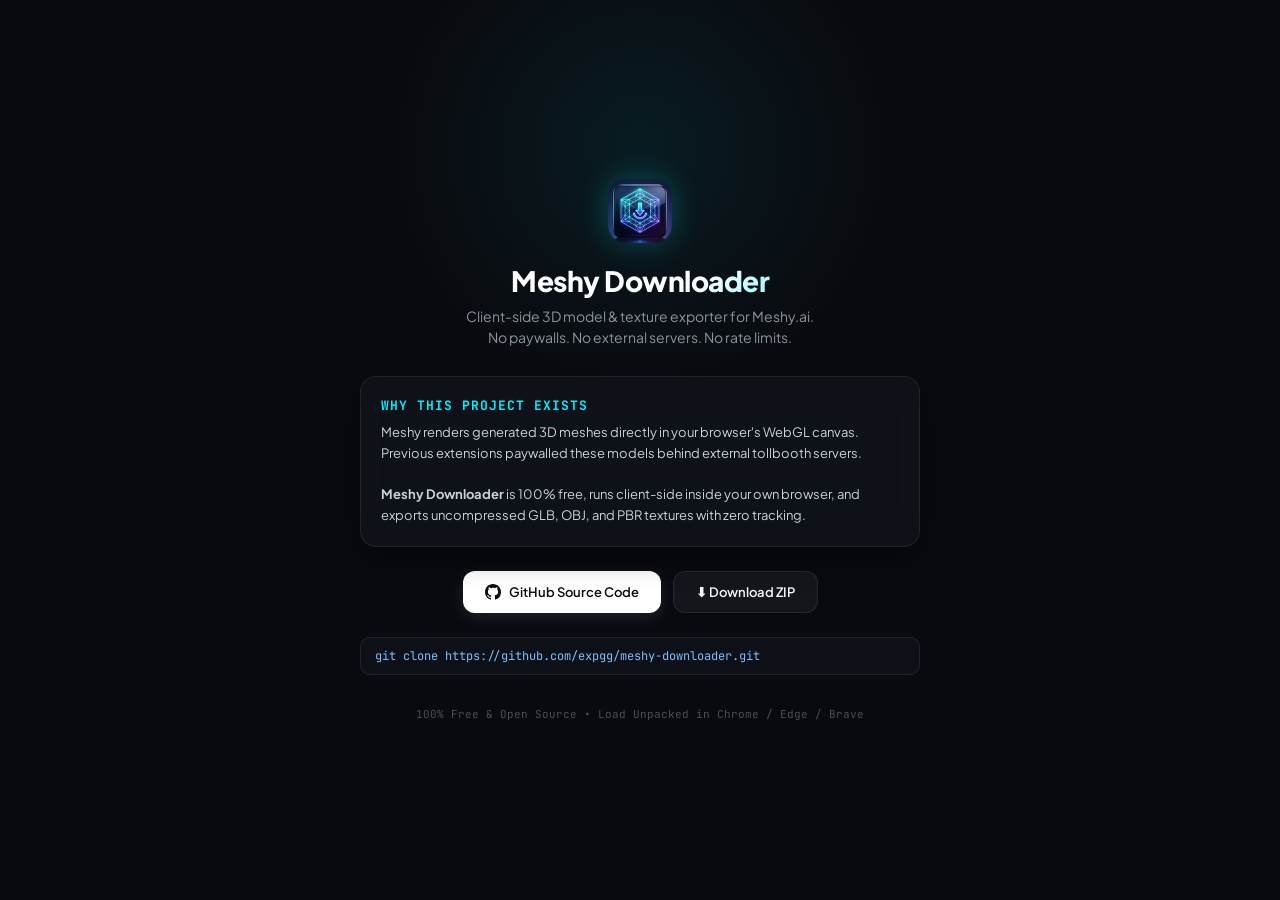
==== index.html @ e3676a1e "fix: texture prioritization, flexible task endpoints, clean background service worker, and minimal l" ====
<!DOCTYPE html>
<html lang="en">
<head>
  <meta charset="UTF-8">
  <meta name="viewport" content="width=device-width, initial-scale=1.0">
  <title>Meshy Downloader — Free 3D Model Exporter</title>
  <link rel="icon" type="image/png" href="icon32.plasmo.76b92899.png">
  <link rel="preconnect" href="https://fonts.googleapis.com">
  <link rel="preconnect" href="https://fonts.gstatic.com" crossorigin>
  <link href="https://fonts.googleapis.com/css2?family=JetBrains+Mono:wght@400;500;700&family=Plus+Jakarta+Sans:wght@400;600;800&display=swap" rel="stylesheet">
  <style>
    :root {
      --bg: #090a0f;
      --card-bg: rgba(18, 20, 29, 0.7);
      --border: rgba(255, 255, 255, 0.08);
      --text-main: #f3f4f6;
      --text-muted: #8b949e;
      --accent-cyan: #00f0ff;
      --accent-indigo: #6366f1;
    }

    * {
      box-sizing: border-box;
      margin: 0;
      padding: 0;
    }

    body {
      background-color: var(--bg);
      color: var(--text-main);
      font-family: 'Plus Jakarta Sans', -apple-system, BlinkMacSystemFont, sans-serif;
      min-height: 100vh;
      display: flex;
      flex-direction: column;
      justify-content: center;
      align-items: center;
      padding: 24px;
      overflow-x: hidden;
      position: relative;
    }

    /* Ambient background glows */
    body::before {
      content: "";
      position: absolute;
      width: 500px;
      height: 500px;
      background: radial-gradient(circle, rgba(0, 240, 255, 0.08) 0%, transparent 70%);
      top: -100px;
      left: 50%;
      transform: translateX(-50%);
      pointer-events: none;
      z-index: 0;
    }

    .container {
      max-width: 560px;
      width: 100%;
      position: relative;
      z-index: 1;
      text-align: center;
    }

    .logo-badge {
      width: 64px;
      height: 64px;
      border-radius: 18px;
      margin: 0 auto 20px;
      display: block;
      box-shadow: 0 0 30px rgba(0, 240, 255, 0.25);
    }

    h1 {
      font-size: 28px;
      font-weight: 800;
      letter-spacing: -0.5px;
      margin-bottom: 8px;
      background: linear-gradient(135deg, #ffffff 60%, var(--accent-cyan) 100%);
      -webkit-background-clip: text;
      -webkit-text-fill-color: transparent;
    }

    .tagline {
      font-size: 14px;
      color: var(--text-muted);
      line-height: 1.5;
      margin-bottom: 28px;
    }

    .manifesto-card {
      background: var(--card-bg);
      border: 1px solid var(--border);
      border-radius: 16px;
      padding: 20px;
      text-align: left;
      margin-bottom: 24px;
      backdrop-filter: blur(16px);
      box-shadow: 0 10px 30px rgba(0, 0, 0, 0.4);
    }

    .manifesto-card h2 {
      font-size: 13px;
      text-transform: uppercase;
      letter-spacing: 1px;
      color: var(--accent-cyan);
      margin-bottom: 8px;
      font-family: 'JetBrains Mono', monospace;
    }

    .manifesto-card p {
      font-size: 13px;
      color: #c9d1d9;
      line-height: 1.6;
    }

    .actions {
      display: flex;
      gap: 12px;
      justify-content: center;
      margin-bottom: 24px;
      flex-wrap: wrap;
    }

    .btn {
      display: inline-flex;
      align-items: center;
      gap: 8px;
      padding: 12px 22px;
      font-size: 13px;
      font-weight: 600;
      border-radius: 12px;
      text-decoration: none;
      transition: all 0.2s ease;
      cursor: pointer;
    }

    .btn-primary {
      background: #ffffff;
      color: #0b0c10;
      box-shadow: 0 4px 16px rgba(255, 255, 255, 0.1);
    }

    .btn-primary:hover {
      background: var(--accent-cyan);
      color: #0b0c10;
      box-shadow: 0 0 20px rgba(0, 240, 255, 0.4);
      transform: translateY(-1px);
    }

    .btn-secondary {
      background: rgba(255, 255, 255, 0.05);
      border: 1px solid var(--border);
      color: var(--text-main);
    }

    .btn-secondary:hover {
      background: rgba(255, 255, 255, 0.1);
      border-color: rgba(255, 255, 255, 0.2);
      transform: translateY(-1px);
    }

    .code-box {
      background: #0d1117;
      border: 1px solid var(--border);
      border-radius: 10px;
      padding: 10px 14px;
      font-family: 'JetBrains Mono', monospace;
      font-size: 12px;
      color: #79c0ff;
      display: flex;
      justify-content: space-between;
      align-items: center;
      text-align: left;
      user-select: all;
    }

    footer {
      margin-top: 32px;
      font-size: 11px;
      color: #484f58;
      font-family: 'JetBrains Mono', monospace;
    }
  </style>
</head>
<body>

  <div class="container">
    <img src="icon128.plasmo.3c1ed2d2.png" alt="Meshy Downloader" class="logo-badge">

    <h1>Meshy Downloader</h1>
    <p class="tagline">Client-side 3D model & texture exporter for Meshy.ai.<br>No paywalls. No external servers. No rate limits.</p>

    <div class="manifesto-card">
      <h2>Why this project exists</h2>
      <p>
        Meshy renders generated 3D meshes directly in your browser's WebGL canvas. Previous extensions paywalled these models behind external tollbooth servers.
        <br><br>
        <strong>Meshy Downloader</strong> is 100% free, runs client-side inside your own browser, and exports uncompressed GLB, OBJ, and PBR textures with zero tracking.
      </p>
    </div>

    <div class="actions">
      <a href="https://github.com/expgg/meshy-downloader" class="btn btn-primary" target="_blank" rel="noopener">
        <svg width="16" height="16" fill="currentColor" viewBox="0 0 24 24"><path d="M12 0C5.37 0 0 5.37 0 12c0 5.31 3.435 9.795 8.205 11.385.6.105.825-.255.825-.57 0-.285-.015-1.23-.015-2.235-3.015.555-3.795-.735-4.035-1.41-.135-.345-.72-1.41-1.23-1.695-.42-.225-1.02-.78-.015-.795.945-.015 1.62.87 1.845 1.23 1.08 1.815 2.805 1.305 3.495.99.105-.78.42-1.305.765-1.605-2.67-.3-5.46-1.335-5.46-5.925 0-1.305.465-2.385 1.23-3.225-.12-.3-.54-1.53.12-3.18 0 0 1.005-.315 3.3 1.23.96-.27 1.98-.405 3-.405s2.04.135 3 .405c2.295-1.56 3.3-1.23 3.3-1.23.66 1.65.24 2.88.12 3.18.765.84 1.23 1.905 1.23 3.225 0 4.605-2.805 5.625-5.475 5.925.435.375.81 1.095.81 2.22 0 1.605-.015 2.895-.015 3.3 0 .315.225.69.825.57A12.02 12.02 0 0024 12c0-6.63-5.37-12-12-12z"/></svg>
        GitHub Source Code
      </a>
      <a href="https://github.com/expgg/meshy-downloader/archive/refs/heads/main.zip" class="btn btn-secondary">
        ⬇ Download ZIP
      </a>
    </div>

    <div class="code-box">
      <span>git clone https://github.com/expgg/meshy-downloader.git</span>
    </div>

    <footer>
      100% Free & Open Source • Load Unpacked in Chrome / Edge / Brave
    </footer>
  </div>

</body>
</html>
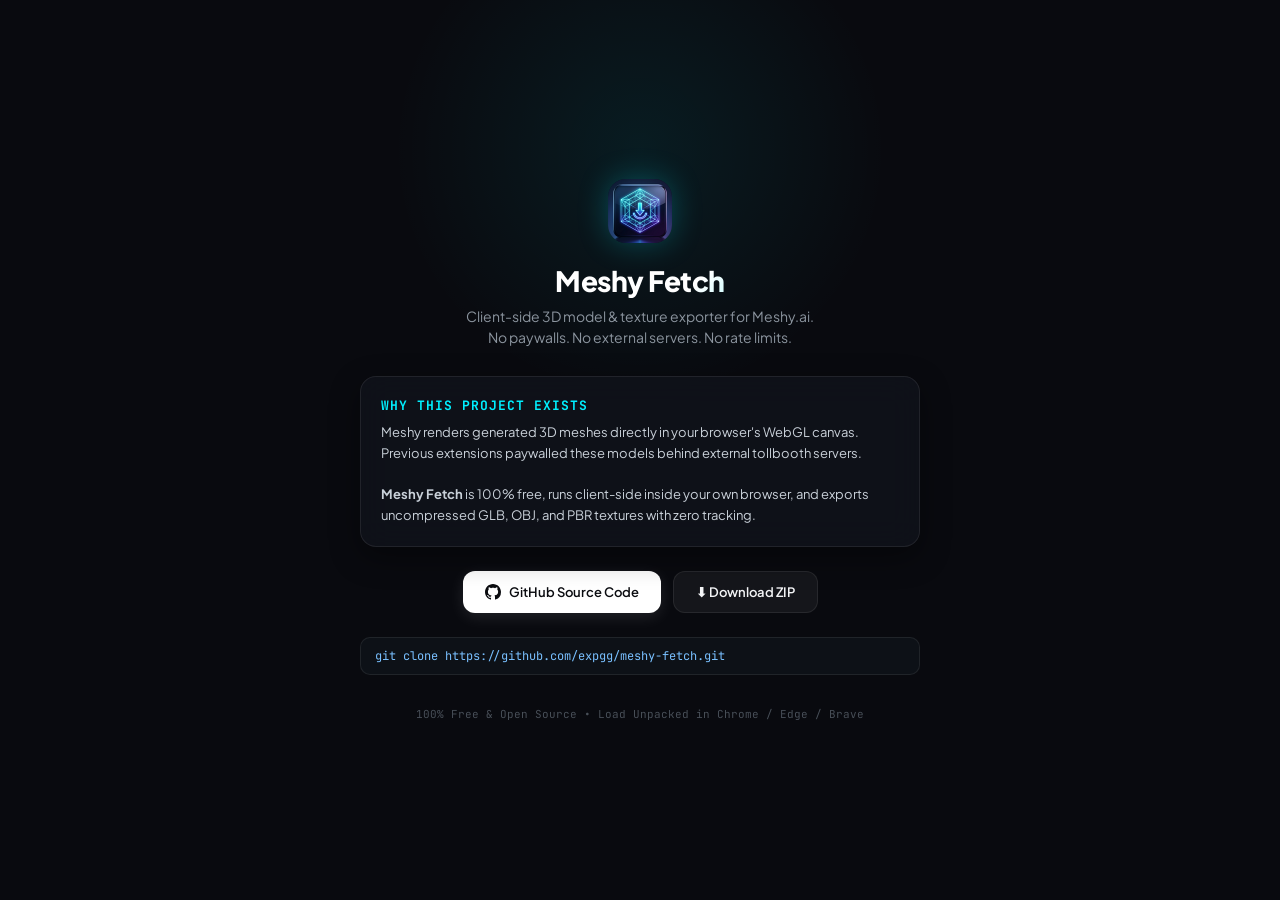
==== commit 8f0a185b: "feat: replace theme toggle with direct live refresh button, fix texture sync with direct v2 task pol" ====
--- a/index.html
+++ b/index.html
@@ -3,8 +3,8 @@
 <head>
   <meta charset="UTF-8">
   <meta name="viewport" content="width=device-width, initial-scale=1.0">
-  <title>Meshy Downloader — Free 3D Model Exporter</title>
-  <link rel="icon" type="image/png" href="icon32.plasmo.76b92899.png">
+  <title>Meshy Fetch — Free 3D Model Exporter</title>
+  <link rel="icon" type="image/png" href="assets/icons/icon32.png">
   <link rel="preconnect" href="https://fonts.googleapis.com">
   <link rel="preconnect" href="https://fonts.gstatic.com" crossorigin>
   <link href="https://fonts.googleapis.com/css2?family=JetBrains+Mono:wght@400;500;700&family=Plus+Jakarta+Sans:wght@400;600;800&display=swap" rel="stylesheet">
@@ -185,9 +185,9 @@
 <body>
 
   <div class="container">
-    <img src="icon128.plasmo.3c1ed2d2.png" alt="Meshy Downloader" class="logo-badge">
-
-    <h1>Meshy Downloader</h1>
+    <img src="assets/icons/icon128.png" alt="Meshy Fetch" class="logo-badge">
+
+    <h1>Meshy Fetch</h1>
     <p class="tagline">Client-side 3D model & texture exporter for Meshy.ai.<br>No paywalls. No external servers. No rate limits.</p>
 
     <div class="manifesto-card">
@@ -195,22 +195,22 @@
       <p>
         Meshy renders generated 3D meshes directly in your browser's WebGL canvas. Previous extensions paywalled these models behind external tollbooth servers.
         <br><br>
-        <strong>Meshy Downloader</strong> is 100% free, runs client-side inside your own browser, and exports uncompressed GLB, OBJ, and PBR textures with zero tracking.
+        <strong>Meshy Fetch</strong> is 100% free, runs client-side inside your own browser, and exports uncompressed GLB, OBJ, and PBR textures with zero tracking.
       </p>
     </div>
 
     <div class="actions">
-      <a href="https://github.com/expgg/meshy-downloader" class="btn btn-primary" target="_blank" rel="noopener">
+      <a href="https://github.com/expgg/meshy-fetch" class="btn btn-primary" target="_blank" rel="noopener">
         <svg width="16" height="16" fill="currentColor" viewBox="0 0 24 24"><path d="M12 0C5.37 0 0 5.37 0 12c0 5.31 3.435 9.795 8.205 11.385.6.105.825-.255.825-.57 0-.285-.015-1.23-.015-2.235-3.015.555-3.795-.735-4.035-1.41-.135-.345-.72-1.41-1.23-1.695-.42-.225-1.02-.78-.015-.795.945-.015 1.62.87 1.845 1.23 1.08 1.815 2.805 1.305 3.495.99.105-.78.42-1.305.765-1.605-2.67-.3-5.46-1.335-5.46-5.925 0-1.305.465-2.385 1.23-3.225-.12-.3-.54-1.53.12-3.18 0 0 1.005-.315 3.3 1.23.96-.27 1.98-.405 3-.405s2.04.135 3 .405c2.295-1.56 3.3-1.23 3.3-1.23.66 1.65.24 2.88.12 3.18.765.84 1.23 1.905 1.23 3.225 0 4.605-2.805 5.625-5.475 5.925.435.375.81 1.095.81 2.22 0 1.605-.015 2.895-.015 3.3 0 .315.225.69.825.57A12.02 12.02 0 0024 12c0-6.63-5.37-12-12-12z"/></svg>
         GitHub Source Code
       </a>
-      <a href="https://github.com/expgg/meshy-downloader/archive/refs/heads/main.zip" class="btn btn-secondary">
+      <a href="https://github.com/expgg/meshy-fetch/archive/refs/heads/main.zip" class="btn btn-secondary">
         ⬇ Download ZIP
       </a>
     </div>
 
     <div class="code-box">
-      <span>git clone https://github.com/expgg/meshy-downloader.git</span>
+      <span>git clone https://github.com/expgg/meshy-fetch.git</span>
     </div>
 
     <footer>
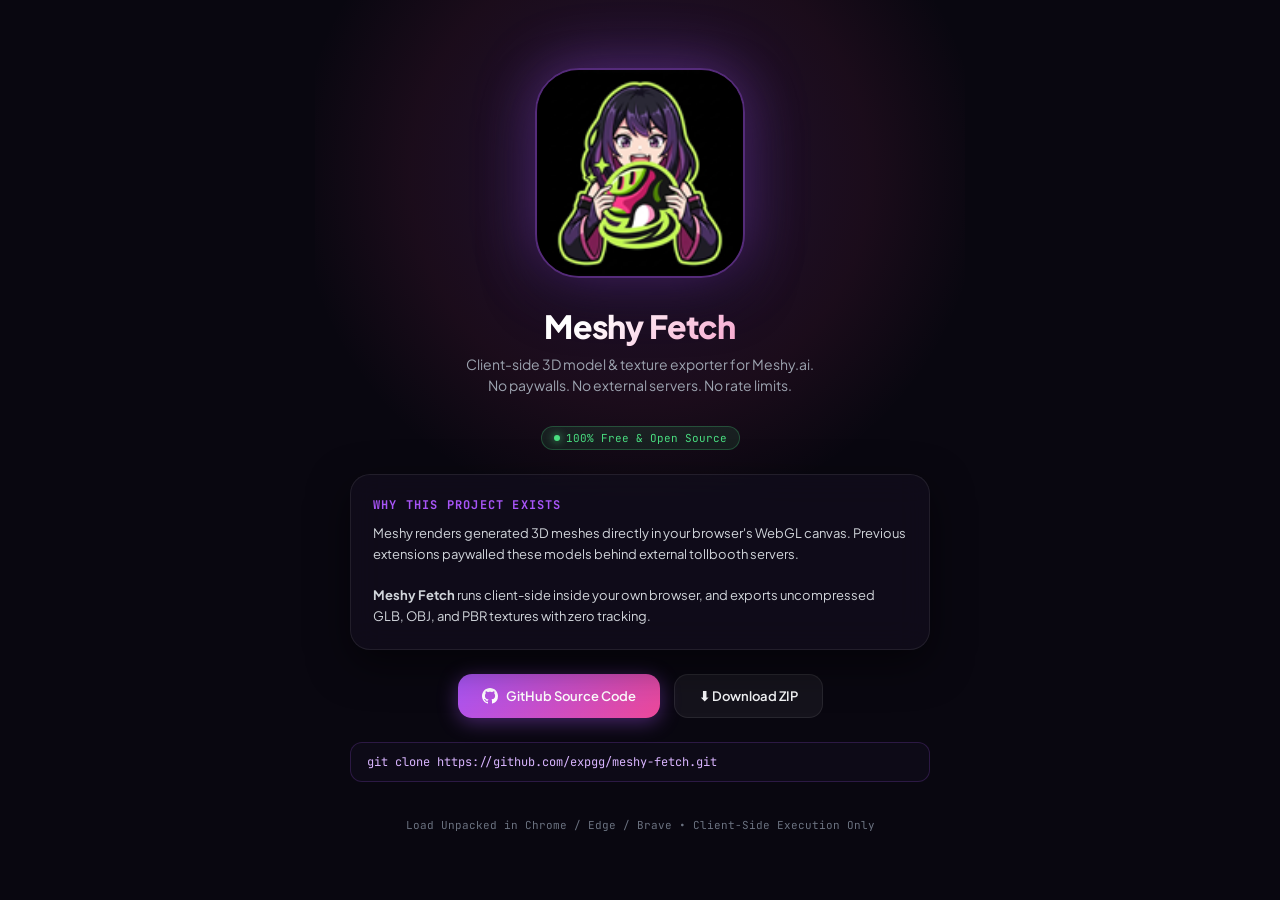
==== commit e942b876: "feat: apply new anime girl logo, purple/pink/black/light-green aesthetic, larger logo on web, popup " ====
--- a/index.html
+++ b/index.html
@@ -10,13 +10,14 @@
   <link href="https://fonts.googleapis.com/css2?family=JetBrains+Mono:wght@400;500;700&family=Plus+Jakarta+Sans:wght@400;600;800&display=swap" rel="stylesheet">
   <style>
     :root {
-      --bg: #090a0f;
-      --card-bg: rgba(18, 20, 29, 0.7);
+      --bg: #090710;
+      --card-bg: rgba(18, 14, 29, 0.75);
       --border: rgba(255, 255, 255, 0.08);
       --text-main: #f3f4f6;
-      --text-muted: #8b949e;
-      --accent-cyan: #00f0ff;
-      --accent-indigo: #6366f1;
+      --text-muted: #9ca3af;
+      --accent-purple: #a855f7;
+      --accent-pink: #ec4899;
+      --accent-green: #4ade80;
     }
 
     * {
@@ -34,7 +35,7 @@
       flex-direction: column;
       justify-content: center;
       align-items: center;
-      padding: 24px;
+      padding: 32px 24px;
       overflow-x: hidden;
       position: relative;
     }
@@ -43,10 +44,10 @@
     body::before {
       content: "";
       position: absolute;
-      width: 500px;
-      height: 500px;
-      background: radial-gradient(circle, rgba(0, 240, 255, 0.08) 0%, transparent 70%);
-      top: -100px;
+      width: 650px;
+      height: 650px;
+      background: radial-gradient(circle, rgba(168, 85, 247, 0.15) 0%, rgba(236, 72, 153, 0.08) 50%, transparent 75%);
+      top: -150px;
       left: 50%;
       transform: translateX(-50%);
       pointer-events: none;
@@ -54,28 +55,37 @@
     }
 
     .container {
-      max-width: 560px;
+      max-width: 580px;
       width: 100%;
       position: relative;
       z-index: 1;
       text-align: center;
     }
 
+    /* WAY bigger logo */
     .logo-badge {
-      width: 64px;
-      height: 64px;
-      border-radius: 18px;
-      margin: 0 auto 20px;
+      width: 210px;
+      height: 210px;
+      border-radius: 44px;
+      margin: 0 auto 28px;
       display: block;
-      box-shadow: 0 0 30px rgba(0, 240, 255, 0.25);
+      box-shadow: 0 0 60px rgba(168, 85, 247, 0.45), 0 20px 50px rgba(0, 0, 0, 0.8);
+      border: 2px solid rgba(168, 85, 247, 0.4);
+      transition: transform 0.3s ease, box-shadow 0.3s ease;
+    }
+
+    .logo-badge:hover {
+      transform: scale(1.04);
+      box-shadow: 0 0 80px rgba(236, 72, 153, 0.55), 0 24px 60px rgba(0, 0, 0, 0.9);
+      border-color: var(--accent-pink);
     }
 
     h1 {
-      font-size: 28px;
+      font-size: 32px;
       font-weight: 800;
-      letter-spacing: -0.5px;
+      letter-spacing: -0.8px;
       margin-bottom: 8px;
-      background: linear-gradient(135deg, #ffffff 60%, var(--accent-cyan) 100%);
+      background: linear-gradient(135deg, #ffffff 40%, var(--accent-pink) 100%);
       -webkit-background-clip: text;
       -webkit-text-fill-color: transparent;
     }
@@ -87,35 +97,57 @@
       margin-bottom: 28px;
     }
 
+    .status-badge {
+      display: inline-flex;
+      align-items: center;
+      gap: 6px;
+      padding: 4px 12px;
+      font-size: 11px;
+      font-family: 'JetBrains Mono', monospace;
+      color: var(--accent-green);
+      background: rgba(74, 222, 128, 0.1);
+      border: 1px solid rgba(74, 222, 128, 0.25);
+      border-radius: 999px;
+      margin-bottom: 24px;
+    }
+
+    .status-dot {
+      width: 6px;
+      height: 6px;
+      border-radius: 50%;
+      background: var(--accent-green);
+      box-shadow: 0 0 8px var(--accent-green);
+    }
+
     .manifesto-card {
       background: var(--card-bg);
       border: 1px solid var(--border);
-      border-radius: 16px;
-      padding: 20px;
+      border-radius: 20px;
+      padding: 22px;
       text-align: left;
       margin-bottom: 24px;
       backdrop-filter: blur(16px);
-      box-shadow: 0 10px 30px rgba(0, 0, 0, 0.4);
+      box-shadow: 0 14px 40px rgba(0, 0, 0, 0.5);
     }
 
     .manifesto-card h2 {
-      font-size: 13px;
+      font-size: 12px;
       text-transform: uppercase;
-      letter-spacing: 1px;
-      color: var(--accent-cyan);
-      margin-bottom: 8px;
+      letter-spacing: 1.2px;
+      color: var(--accent-purple);
+      margin-bottom: 10px;
       font-family: 'JetBrains Mono', monospace;
     }
 
     .manifesto-card p {
       font-size: 13px;
-      color: #c9d1d9;
+      color: #d1d5db;
       line-height: 1.6;
     }
 
     .actions {
       display: flex;
-      gap: 12px;
+      gap: 14px;
       justify-content: center;
       margin-bottom: 24px;
       flex-wrap: wrap;
@@ -125,26 +157,24 @@
       display: inline-flex;
       align-items: center;
       gap: 8px;
-      padding: 12px 22px;
+      padding: 13px 24px;
       font-size: 13px;
       font-weight: 600;
-      border-radius: 12px;
+      border-radius: 14px;
       text-decoration: none;
       transition: all 0.2s ease;
       cursor: pointer;
     }
 
     .btn-primary {
-      background: #ffffff;
-      color: #0b0c10;
-      box-shadow: 0 4px 16px rgba(255, 255, 255, 0.1);
+      background: linear-gradient(135deg, var(--accent-purple) 0%, var(--accent-pink) 100%);
+      color: #ffffff;
+      box-shadow: 0 4px 20px rgba(168, 85, 247, 0.4);
     }
 
     .btn-primary:hover {
-      background: var(--accent-cyan);
-      color: #0b0c10;
-      box-shadow: 0 0 20px rgba(0, 240, 255, 0.4);
-      transform: translateY(-1px);
+      box-shadow: 0 0 28px rgba(236, 72, 153, 0.6);
+      transform: translateY(-2px);
     }
 
     .btn-secondary {
@@ -156,17 +186,17 @@
     .btn-secondary:hover {
       background: rgba(255, 255, 255, 0.1);
       border-color: rgba(255, 255, 255, 0.2);
-      transform: translateY(-1px);
+      transform: translateY(-2px);
     }
 
     .code-box {
-      background: #0d1117;
-      border: 1px solid var(--border);
-      border-radius: 10px;
-      padding: 10px 14px;
+      background: #0d0a17;
+      border: 1px solid rgba(168, 85, 247, 0.2);
+      border-radius: 12px;
+      padding: 11px 16px;
       font-family: 'JetBrains Mono', monospace;
       font-size: 12px;
-      color: #79c0ff;
+      color: #d8b4fe;
       display: flex;
       justify-content: space-between;
       align-items: center;
@@ -175,9 +205,9 @@
     }
 
     footer {
-      margin-top: 32px;
+      margin-top: 36px;
       font-size: 11px;
-      color: #484f58;
+      color: #6b7280;
       font-family: 'JetBrains Mono', monospace;
     }
   </style>
@@ -185,17 +215,22 @@
 <body>
 
   <div class="container">
-    <img src="assets/icons/icon128.png" alt="Meshy Fetch" class="logo-badge">
+    <img src="assets/icons/icon128.png" alt="Meshy Fetch Logo" class="logo-badge">
 
     <h1>Meshy Fetch</h1>
     <p class="tagline">Client-side 3D model & texture exporter for Meshy.ai.<br>No paywalls. No external servers. No rate limits.</p>
+
+    <div class="status-badge">
+      <span class="status-dot"></span>
+      <span>100% Free & Open Source</span>
+    </div>
 
     <div class="manifesto-card">
       <h2>Why this project exists</h2>
       <p>
         Meshy renders generated 3D meshes directly in your browser's WebGL canvas. Previous extensions paywalled these models behind external tollbooth servers.
         <br><br>
-        <strong>Meshy Fetch</strong> is 100% free, runs client-side inside your own browser, and exports uncompressed GLB, OBJ, and PBR textures with zero tracking.
+        <strong>Meshy Fetch</strong> runs client-side inside your own browser, and exports uncompressed GLB, OBJ, and PBR textures with zero tracking.
       </p>
     </div>
 
@@ -214,7 +249,7 @@
     </div>
 
     <footer>
-      100% Free & Open Source • Load Unpacked in Chrome / Edge / Brave
+      Load Unpacked in Chrome / Edge / Brave • Client-Side Execution Only
     </footer>
   </div>
 
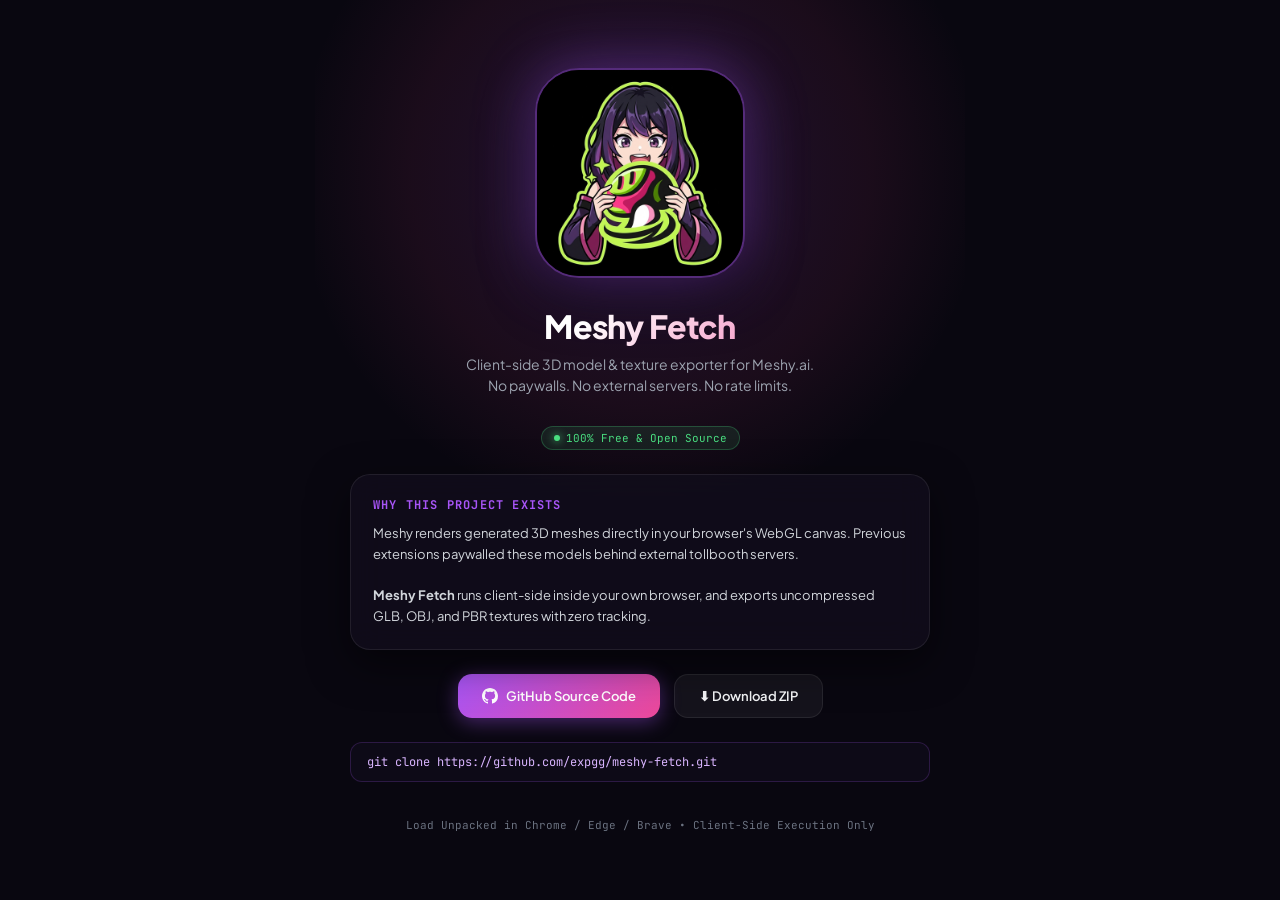
==== commit d5a7066a: "feat: enlarge header branding, show prominent central logo in starting menu, hide clutter steps, and" ====
--- a/index.html
+++ b/index.html
@@ -215,7 +215,7 @@
 <body>
 
   <div class="container">
-    <img src="assets/icons/icon128.png" alt="Meshy Fetch Logo" class="logo-badge">
+    <img src="assets/logo.png" alt="Meshy Fetch Logo" class="logo-badge">
 
     <h1>Meshy Fetch</h1>
     <p class="tagline">Client-side 3D model & texture exporter for Meshy.ai.<br>No paywalls. No external servers. No rate limits.</p>
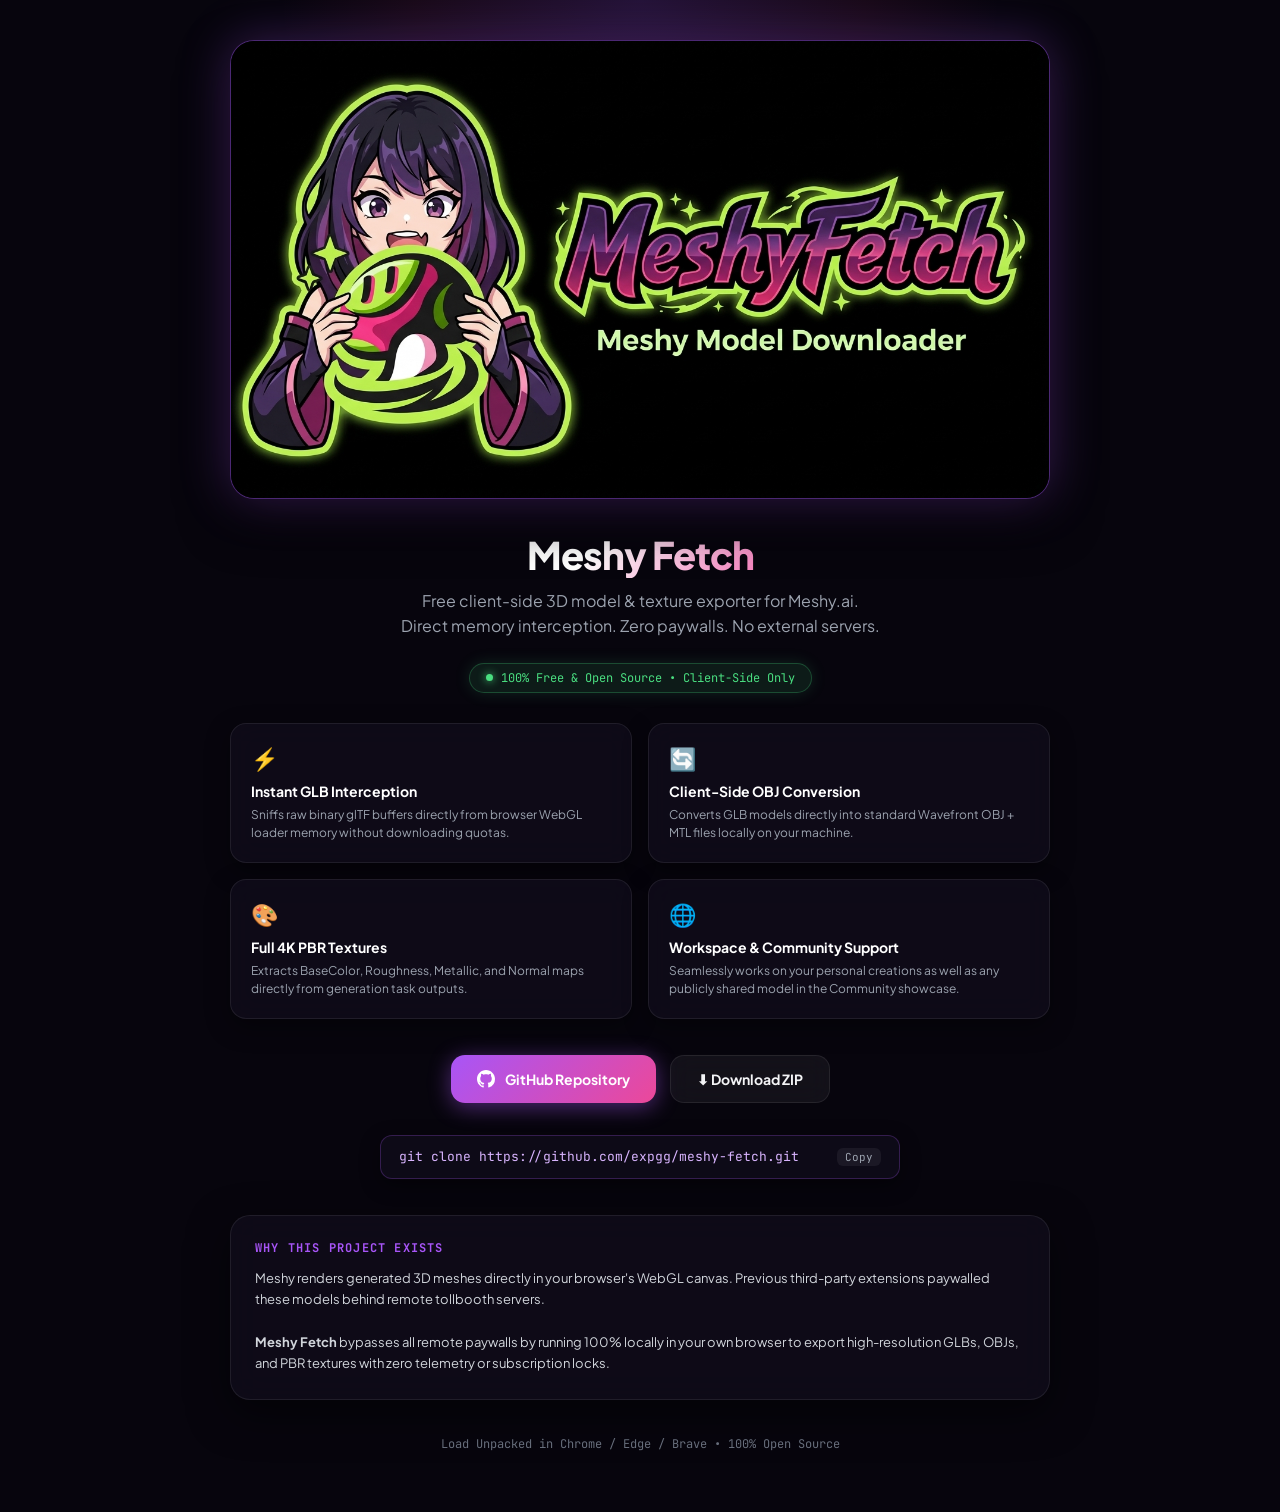
==== commit 022cd870: "fix: restore full community model interceptor & bridge with multi-version API fallback, generate hig" ====
--- a/index.html
+++ b/index.html
@@ -3,16 +3,18 @@
 <head>
   <meta charset="UTF-8">
   <meta name="viewport" content="width=device-width, initial-scale=1.0">
-  <title>Meshy Fetch — Free 3D Model Exporter</title>
-  <link rel="icon" type="image/png" href="assets/icons/icon32.png">
+  <title>Meshy Fetch — Free & Unlimited 3D Model Exporter</title>
+  <link rel="icon" type="image/jpeg" href="assets/mini_icon.jpg">
   <link rel="preconnect" href="https://fonts.googleapis.com">
   <link rel="preconnect" href="https://fonts.gstatic.com" crossorigin>
-  <link href="https://fonts.googleapis.com/css2?family=JetBrains+Mono:wght@400;500;700&family=Plus+Jakarta+Sans:wght@400;600;800&display=swap" rel="stylesheet">
+  <link href="https://fonts.googleapis.com/css2?family=JetBrains+Mono:wght@400;500;700&family=Plus+Jakarta+Sans:wght@400;600;700;800&display=swap" rel="stylesheet">
   <style>
     :root {
-      --bg: #090710;
-      --card-bg: rgba(18, 14, 29, 0.75);
+      --bg: #07050d;
+      --card-bg: rgba(18, 14, 29, 0.7);
+      --card-elevated: rgba(28, 20, 44, 0.85);
       --border: rgba(255, 255, 255, 0.08);
+      --border-glow: rgba(168, 85, 247, 0.35);
       --text-main: #f3f4f6;
       --text-muted: #9ca3af;
       --accent-purple: #a855f7;
@@ -33,9 +35,8 @@
       min-height: 100vh;
       display: flex;
       flex-direction: column;
-      justify-content: center;
-      align-items: center;
-      padding: 32px 24px;
+      align-items: center;
+      padding: 40px 20px 60px;
       overflow-x: hidden;
       position: relative;
     }
@@ -44,10 +45,10 @@
     body::before {
       content: "";
       position: absolute;
-      width: 650px;
-      height: 650px;
-      background: radial-gradient(circle, rgba(168, 85, 247, 0.15) 0%, rgba(236, 72, 153, 0.08) 50%, transparent 75%);
-      top: -150px;
+      width: 900px;
+      height: 600px;
+      background: radial-gradient(ellipse 50% 50% at 50% 0%, rgba(168, 85, 247, 0.18) 0%, rgba(236, 72, 153, 0.08) 50%, transparent 80%);
+      top: 0;
       left: 50%;
       transform: translateX(-50%);
       pointer-events: none;
@@ -55,79 +56,234 @@
     }
 
     .container {
-      max-width: 580px;
+      max-width: 820px;
       width: 100%;
       position: relative;
       z-index: 1;
+      display: flex;
+      flex-direction: column;
+      align-items: center;
       text-align: center;
     }
 
-    /* WAY bigger logo */
-    .logo-badge {
-      width: 210px;
-      height: 210px;
-      border-radius: 44px;
-      margin: 0 auto 28px;
+    /* Wide Cinematic Cover Banner */
+    .banner-wrapper {
+      width: 100%;
+      position: relative;
+      margin-bottom: 32px;
+      border-radius: 24px;
+      overflow: hidden;
+      border: 1px solid rgba(168, 85, 247, 0.4);
+      box-shadow: 0 0 50px rgba(168, 85, 247, 0.3), 0 20px 50px rgba(0, 0, 0, 0.85);
+      background: #0e0a1a;
+      transition: transform 0.3s ease, box-shadow 0.3s ease, border-color 0.3s ease;
+    }
+
+    .banner-wrapper:hover {
+      transform: translateY(-2px);
+      box-shadow: 0 0 70px rgba(236, 72, 153, 0.45), 0 24px 60px rgba(0, 0, 0, 0.9);
+      border-color: rgba(236, 72, 153, 0.6);
+    }
+
+    .banner-img {
+      width: 100%;
+      height: auto;
       display: block;
-      box-shadow: 0 0 60px rgba(168, 85, 247, 0.45), 0 20px 50px rgba(0, 0, 0, 0.8);
-      border: 2px solid rgba(168, 85, 247, 0.4);
-      transition: transform 0.3s ease, box-shadow 0.3s ease;
-    }
-
-    .logo-badge:hover {
-      transform: scale(1.04);
-      box-shadow: 0 0 80px rgba(236, 72, 153, 0.55), 0 24px 60px rgba(0, 0, 0, 0.9);
-      border-color: var(--accent-pink);
+      object-fit: cover;
+    }
+
+    /* Header & Titles */
+    .header-group {
+      margin-bottom: 24px;
     }
 
     h1 {
-      font-size: 32px;
+      font-size: 38px;
       font-weight: 800;
-      letter-spacing: -0.8px;
-      margin-bottom: 8px;
-      background: linear-gradient(135deg, #ffffff 40%, var(--accent-pink) 100%);
+      letter-spacing: -1px;
+      margin-bottom: 10px;
+      background: linear-gradient(135deg, #ffffff 40%, #f472b6 80%, #c084fc 100%);
       -webkit-background-clip: text;
       -webkit-text-fill-color: transparent;
     }
 
     .tagline {
-      font-size: 14px;
+      font-size: 16px;
       color: var(--text-muted);
-      line-height: 1.5;
-      margin-bottom: 28px;
-    }
-
+      line-height: 1.6;
+      max-width: 620px;
+      margin: 0 auto;
+    }
+
+    /* Status Pill */
     .status-badge {
       display: inline-flex;
       align-items: center;
-      gap: 6px;
-      padding: 4px 12px;
-      font-size: 11px;
+      gap: 8px;
+      padding: 6px 16px;
+      font-size: 12px;
       font-family: 'JetBrains Mono', monospace;
       color: var(--accent-green);
       background: rgba(74, 222, 128, 0.1);
       border: 1px solid rgba(74, 222, 128, 0.25);
       border-radius: 999px;
-      margin-bottom: 24px;
+      margin-bottom: 30px;
+      box-shadow: 0 0 16px rgba(74, 222, 128, 0.15);
     }
 
     .status-dot {
-      width: 6px;
-      height: 6px;
+      width: 7px;
+      height: 7px;
       border-radius: 50%;
       background: var(--accent-green);
       box-shadow: 0 0 8px var(--accent-green);
     }
 
+    /* Action Buttons */
+    .actions {
+      display: flex;
+      gap: 14px;
+      justify-content: center;
+      margin-bottom: 32px;
+      flex-wrap: wrap;
+      width: 100%;
+    }
+
+    .btn {
+      display: inline-flex;
+      align-items: center;
+      gap: 10px;
+      padding: 14px 26px;
+      font-size: 14px;
+      font-weight: 700;
+      border-radius: 14px;
+      text-decoration: none;
+      transition: all 0.25s ease;
+      cursor: pointer;
+    }
+
+    .btn-primary {
+      background: linear-gradient(135deg, var(--accent-purple) 0%, var(--accent-pink) 100%);
+      color: #ffffff;
+      box-shadow: 0 4px 22px rgba(168, 85, 247, 0.45);
+      border: none;
+    }
+
+    .btn-primary:hover {
+      box-shadow: 0 0 32px rgba(236, 72, 153, 0.65);
+      transform: translateY(-2px);
+    }
+
+    .btn-secondary {
+      background: rgba(255, 255, 255, 0.05);
+      border: 1px solid var(--border);
+      color: var(--text-main);
+      backdrop-filter: blur(12px);
+    }
+
+    .btn-secondary:hover {
+      background: rgba(255, 255, 255, 0.1);
+      border-color: rgba(168, 85, 247, 0.4);
+      transform: translateY(-2px);
+    }
+
+    /* Clone Box */
+    .code-box {
+      width: 100%;
+      max-width: 520px;
+      background: #0d0a17;
+      border: 1px solid rgba(168, 85, 247, 0.25);
+      border-radius: 12px;
+      padding: 12px 18px;
+      font-family: 'JetBrains Mono', monospace;
+      font-size: 13px;
+      color: #d8b4fe;
+      display: flex;
+      justify-content: space-between;
+      align-items: center;
+      margin-bottom: 36px;
+      box-shadow: 0 6px 20px rgba(0, 0, 0, 0.4);
+    }
+
+    .copy-hint {
+      font-size: 11px;
+      color: var(--text-muted);
+      cursor: pointer;
+      padding: 2px 8px;
+      border-radius: 6px;
+      background: rgba(255, 255, 255, 0.06);
+      transition: background 0.2s;
+    }
+
+    .copy-hint:hover {
+      background: rgba(168, 85, 247, 0.2);
+      color: #ffffff;
+    }
+
+    /* Feature Grid */
+    .feature-grid {
+      display: grid;
+      grid-template-columns: repeat(2, 1fr);
+      gap: 16px;
+      width: 100%;
+      margin-bottom: 36px;
+      text-align: left;
+    }
+
+    @media (max-width: 640px) {
+      .feature-grid {
+        grid-template-columns: 1fr;
+      }
+      h1 {
+        font-size: 28px;
+      }
+    }
+
+    .feature-card {
+      background: var(--card-bg);
+      border: 1px solid var(--border);
+      border-radius: 16px;
+      padding: 20px;
+      backdrop-filter: blur(14px);
+      box-shadow: 0 8px 24px rgba(0, 0, 0, 0.4);
+      transition: border-color 0.25s, transform 0.25s;
+    }
+
+    .feature-card:hover {
+      border-color: var(--border-glow);
+      transform: translateY(-2px);
+    }
+
+    .feature-icon {
+      font-size: 22px;
+      margin-bottom: 10px;
+      display: inline-block;
+    }
+
+    .feature-title {
+      font-size: 14px;
+      font-weight: 700;
+      color: #ffffff;
+      margin-bottom: 6px;
+    }
+
+    .feature-desc {
+      font-size: 12px;
+      color: var(--text-muted);
+      line-height: 1.5;
+    }
+
+    /* Manifesto / Explanation */
     .manifesto-card {
+      width: 100%;
       background: var(--card-bg);
       border: 1px solid var(--border);
       border-radius: 20px;
-      padding: 22px;
+      padding: 24px;
       text-align: left;
-      margin-bottom: 24px;
       backdrop-filter: blur(16px);
       box-shadow: 0 14px 40px rgba(0, 0, 0, 0.5);
+      margin-bottom: 36px;
     }
 
     .manifesto-card h2 {
@@ -135,78 +291,18 @@
       text-transform: uppercase;
       letter-spacing: 1.2px;
       color: var(--accent-purple);
-      margin-bottom: 10px;
+      margin-bottom: 12px;
       font-family: 'JetBrains Mono', monospace;
     }
 
     .manifesto-card p {
       font-size: 13px;
       color: #d1d5db;
-      line-height: 1.6;
-    }
-
-    .actions {
-      display: flex;
-      gap: 14px;
-      justify-content: center;
-      margin-bottom: 24px;
-      flex-wrap: wrap;
-    }
-
-    .btn {
-      display: inline-flex;
-      align-items: center;
-      gap: 8px;
-      padding: 13px 24px;
-      font-size: 13px;
-      font-weight: 600;
-      border-radius: 14px;
-      text-decoration: none;
-      transition: all 0.2s ease;
-      cursor: pointer;
-    }
-
-    .btn-primary {
-      background: linear-gradient(135deg, var(--accent-purple) 0%, var(--accent-pink) 100%);
-      color: #ffffff;
-      box-shadow: 0 4px 20px rgba(168, 85, 247, 0.4);
-    }
-
-    .btn-primary:hover {
-      box-shadow: 0 0 28px rgba(236, 72, 153, 0.6);
-      transform: translateY(-2px);
-    }
-
-    .btn-secondary {
-      background: rgba(255, 255, 255, 0.05);
-      border: 1px solid var(--border);
-      color: var(--text-main);
-    }
-
-    .btn-secondary:hover {
-      background: rgba(255, 255, 255, 0.1);
-      border-color: rgba(255, 255, 255, 0.2);
-      transform: translateY(-2px);
-    }
-
-    .code-box {
-      background: #0d0a17;
-      border: 1px solid rgba(168, 85, 247, 0.2);
-      border-radius: 12px;
-      padding: 11px 16px;
-      font-family: 'JetBrains Mono', monospace;
+      line-height: 1.65;
+    }
+
+    footer {
       font-size: 12px;
-      color: #d8b4fe;
-      display: flex;
-      justify-content: space-between;
-      align-items: center;
-      text-align: left;
-      user-select: all;
-    }
-
-    footer {
-      margin-top: 36px;
-      font-size: 11px;
       color: #6b7280;
       font-family: 'JetBrains Mono', monospace;
     }
@@ -215,41 +311,78 @@
 <body>
 
   <div class="container">
-    <img src="assets/logo.png" alt="Meshy Fetch Logo" class="logo-badge">
-
-    <h1>Meshy Fetch</h1>
-    <p class="tagline">Client-side 3D model & texture exporter for Meshy.ai.<br>No paywalls. No external servers. No rate limits.</p>
+    <!-- Big Wide Cover Banner -->
+    <div class="banner-wrapper">
+      <img src="assets/banner.jpg" alt="Meshy Fetch Banner" class="banner-img">
+    </div>
+
+    <!-- Main Branding & Status -->
+    <div class="header-group">
+      <h1>Meshy Fetch</h1>
+      <p class="tagline">
+        Free client-side 3D model & texture exporter for Meshy.ai.<br>
+        Direct memory interception. Zero paywalls. No external servers.
+      </p>
+    </div>
 
     <div class="status-badge">
       <span class="status-dot"></span>
-      <span>100% Free & Open Source</span>
-    </div>
-
-    <div class="manifesto-card">
-      <h2>Why this project exists</h2>
-      <p>
-        Meshy renders generated 3D meshes directly in your browser's WebGL canvas. Previous extensions paywalled these models behind external tollbooth servers.
-        <br><br>
-        <strong>Meshy Fetch</strong> runs client-side inside your own browser, and exports uncompressed GLB, OBJ, and PBR textures with zero tracking.
-      </p>
-    </div>
-
+      <span>100% Free & Open Source • Client-Side Only</span>
+    </div>
+
+    <!-- Feature Grid -->
+    <div class="feature-grid">
+      <div class="feature-card">
+        <span class="feature-icon">⚡</span>
+        <div class="feature-title">Instant GLB Interception</div>
+        <div class="feature-desc">Sniffs raw binary glTF buffers directly from browser WebGL loader memory without downloading quotas.</div>
+      </div>
+      <div class="feature-card">
+        <span class="feature-icon">🔄</span>
+        <div class="feature-title">Client-Side OBJ Conversion</div>
+        <div class="feature-desc">Converts GLB models directly into standard Wavefront OBJ + MTL files locally on your machine.</div>
+      </div>
+      <div class="feature-card">
+        <span class="feature-icon">🎨</span>
+        <div class="feature-title">Full 4K PBR Textures</div>
+        <div class="feature-desc">Extracts BaseColor, Roughness, Metallic, and Normal maps directly from generation task outputs.</div>
+      </div>
+      <div class="feature-card">
+        <span class="feature-icon">🌐</span>
+        <div class="feature-title">Workspace & Community Support</div>
+        <div class="feature-desc">Seamlessly works on your personal creations as well as any publicly shared model in the Community showcase.</div>
+      </div>
+    </div>
+
+    <!-- Action Buttons -->
     <div class="actions">
       <a href="https://github.com/expgg/meshy-fetch" class="btn btn-primary" target="_blank" rel="noopener">
-        <svg width="16" height="16" fill="currentColor" viewBox="0 0 24 24"><path d="M12 0C5.37 0 0 5.37 0 12c0 5.31 3.435 9.795 8.205 11.385.6.105.825-.255.825-.57 0-.285-.015-1.23-.015-2.235-3.015.555-3.795-.735-4.035-1.41-.135-.345-.72-1.41-1.23-1.695-.42-.225-1.02-.78-.015-.795.945-.015 1.62.87 1.845 1.23 1.08 1.815 2.805 1.305 3.495.99.105-.78.42-1.305.765-1.605-2.67-.3-5.46-1.335-5.46-5.925 0-1.305.465-2.385 1.23-3.225-.12-.3-.54-1.53.12-3.18 0 0 1.005-.315 3.3 1.23.96-.27 1.98-.405 3-.405s2.04.135 3 .405c2.295-1.56 3.3-1.23 3.3-1.23.66 1.65.24 2.88.12 3.18.765.84 1.23 1.905 1.23 3.225 0 4.605-2.805 5.625-5.475 5.925.435.375.81 1.095.81 2.22 0 1.605-.015 2.895-.015 3.3 0 .315.225.69.825.57A12.02 12.02 0 0024 12c0-6.63-5.37-12-12-12z"/></svg>
-        GitHub Source Code
+        <svg width="18" height="18" fill="currentColor" viewBox="0 0 24 24"><path d="M12 0C5.37 0 0 5.37 0 12c0 5.31 3.435 9.795 8.205 11.385.6.105.825-.255.825-.57 0-.285-.015-1.23-.015-2.235-3.015.555-3.795-.735-4.035-1.41-.135-.345-.72-1.41-1.23-1.695-.42-.225-1.02-.78-.015-.795.945-.015 1.62.87 1.845 1.23 1.08 1.815 2.805 1.305 3.495.99.105-.78.42-1.305.765-1.605-2.67-.3-5.46-1.335-5.46-5.925 0-1.305.465-2.385 1.23-3.225-.12-.3-.54-1.53.12-3.18 0 0 1.005-.315 3.3 1.23.96-.27 1.98-.405 3-.405s2.04.135 3 .405c2.295-1.56 3.3-1.23 3.3-1.23.66 1.65.24 2.88.12 3.18.765.84 1.23 1.905 1.23 3.225 0 4.605-2.805 5.625-5.475 5.925.435.375.81 1.095.81 2.22 0 1.605-.015 2.895-.015 3.3 0 .315.225.69.825.57A12.02 12.02 0 0024 12c0-6.63-5.37-12-12-12z"/></svg>
+        GitHub Repository
       </a>
       <a href="https://github.com/expgg/meshy-fetch/archive/refs/heads/main.zip" class="btn btn-secondary">
         ⬇ Download ZIP
       </a>
     </div>
 
+    <!-- Quick Clone Command -->
     <div class="code-box">
       <span>git clone https://github.com/expgg/meshy-fetch.git</span>
+      <span class="copy-hint" onclick="navigator.clipboard.writeText('git clone https://github.com/expgg/meshy-fetch.git'); this.innerText='Copied!'; setTimeout(() => this.innerText='Copy', 1800);">Copy</span>
+    </div>
+
+    <!-- Why This Project Exists -->
+    <div class="manifesto-card">
+      <h2>Why this project exists</h2>
+      <p>
+        Meshy renders generated 3D meshes directly in your browser's WebGL canvas. Previous third-party extensions paywalled these models behind remote tollbooth servers.
+        <br><br>
+        <strong>Meshy Fetch</strong> bypasses all remote paywalls by running 100% locally in your own browser to export high-resolution GLBs, OBJs, and PBR textures with zero telemetry or subscription locks.
+      </p>
     </div>
 
     <footer>
-      Load Unpacked in Chrome / Edge / Brave • Client-Side Execution Only
+      Load Unpacked in Chrome / Edge / Brave • 100% Open Source
     </footer>
   </div>
 
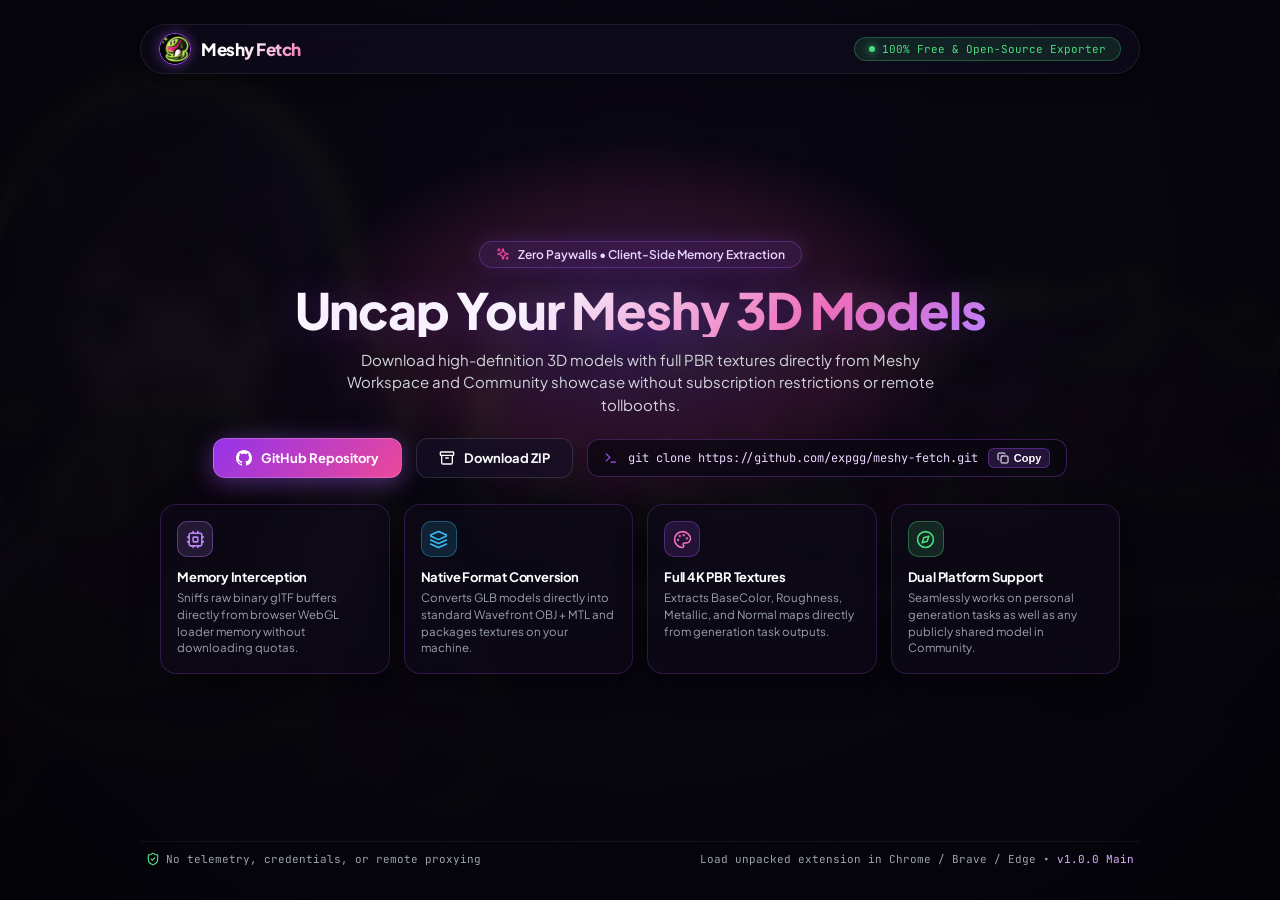
==== commit 2fb13758: "fix: package textured models into ZIP, resolve download corruption & premature blob revocation, fix " ====
--- a/index.html
+++ b/index.html
@@ -7,19 +7,19 @@
   <link rel="icon" type="image/jpeg" href="assets/mini_icon.jpg">
   <link rel="preconnect" href="https://fonts.googleapis.com">
   <link rel="preconnect" href="https://fonts.gstatic.com" crossorigin>
-  <link href="https://fonts.googleapis.com/css2?family=JetBrains+Mono:wght@400;500;700&family=Plus+Jakarta+Sans:wght@400;600;700;800&display=swap" rel="stylesheet">
+  <link href="https://fonts.googleapis.com/css2?family=JetBrains+Mono:wght@400;500;600;700&family=Plus+Jakarta+Sans:wght@400;500;600;700;800&display=swap" rel="stylesheet">
   <style>
     :root {
       --bg: #07050d;
-      --card-bg: rgba(18, 14, 29, 0.7);
-      --card-elevated: rgba(28, 20, 44, 0.85);
-      --border: rgba(255, 255, 255, 0.08);
-      --border-glow: rgba(168, 85, 247, 0.35);
-      --text-main: #f3f4f6;
+      --card-bg: rgba(14, 10, 26, 0.65);
+      --card-border: rgba(168, 85, 247, 0.22);
+      --card-hover-border: rgba(236, 72, 153, 0.55);
+      --text-main: #f9fafb;
       --text-muted: #9ca3af;
       --accent-purple: #a855f7;
       --accent-pink: #ec4899;
       --accent-green: #4ade80;
+      --accent-cyan: #38bdf8;
     }
 
     * {
@@ -28,363 +28,553 @@
       padding: 0;
     }
 
-    body {
+    html, body {
+      width: 100%;
+      height: 100vh;
+      max-height: 100vh;
+      overflow: hidden; /* Absolute non-scrollable */
+      font-family: 'Plus Jakarta Sans', -apple-system, BlinkMacSystemFont, sans-serif;
+      color: var(--text-main);
       background-color: var(--bg);
-      color: var(--text-main);
-      font-family: 'Plus Jakarta Sans', -apple-system, BlinkMacSystemFont, sans-serif;
-      min-height: 100vh;
-      display: flex;
-      flex-direction: column;
-      align-items: center;
-      padding: 40px 20px 60px;
-      overflow-x: hidden;
-      position: relative;
-    }
-
-    /* Ambient background glows */
-    body::before {
-      content: "";
-      position: absolute;
-      width: 900px;
-      height: 600px;
-      background: radial-gradient(ellipse 50% 50% at 50% 0%, rgba(168, 85, 247, 0.18) 0%, rgba(236, 72, 153, 0.08) 50%, transparent 80%);
-      top: 0;
+    }
+
+    /* Full-screen background banner with layered transparent glass overlay */
+    .bg-banner {
+      position: fixed;
+      inset: 0;
+      width: 100%;
+      height: 100%;
+      background: url('assets/banner.jpg') center center / cover no-repeat;
+      z-index: 0;
+      transform: scale(1.02);
+      filter: saturate(1.15) brightness(0.65);
+    }
+
+    .bg-overlay {
+      position: fixed;
+      inset: 0;
+      width: 100%;
+      height: 100%;
+      z-index: 1;
+      background: radial-gradient(circle at 50% 25%, rgba(13, 9, 26, 0.68) 0%, rgba(7, 5, 13, 0.88) 60%, rgba(4, 3, 8, 0.96) 100%),
+                  linear-gradient(180deg, rgba(7, 5, 13, 0.4) 0%, rgba(7, 5, 13, 0.85) 100%);
+      backdrop-filter: blur(12px);
+      -webkit-backdrop-filter: blur(12px);
+    }
+
+    /* Ambient chromatic glow behind the central content */
+    .bg-glow {
+      position: fixed;
+      top: 15%;
       left: 50%;
       transform: translateX(-50%);
+      width: 680px;
+      height: 380px;
+      background: radial-gradient(ellipse at center, rgba(168, 85, 247, 0.22) 0%, rgba(236, 72, 153, 0.12) 45%, transparent 70%);
+      z-index: 2;
       pointer-events: none;
-      z-index: 0;
-    }
-
-    .container {
-      max-width: 820px;
-      width: 100%;
+    }
+
+    /* Main Viewport Container */
+    .viewport {
       position: relative;
-      z-index: 1;
+      z-index: 3;
+      width: 100%;
+      height: 100vh;
       display: flex;
       flex-direction: column;
-      align-items: center;
-      text-align: center;
-    }
-
-    /* Wide Cinematic Cover Banner */
-    .banner-wrapper {
-      width: 100%;
-      position: relative;
-      margin-bottom: 32px;
-      border-radius: 24px;
+      justify-content: space-between;
+      align-items: center;
+      padding: 24px 28px;
+    }
+
+    /* Header Nav */
+    .navbar {
+      width: 100%;
+      max-width: 1000px;
+      display: flex;
+      justify-content: space-between;
+      align-items: center;
+      padding: 8px 18px;
+      background: rgba(18, 13, 33, 0.55);
+      border: 1px solid rgba(255, 255, 255, 0.08);
+      border-radius: 999px;
+      backdrop-filter: blur(16px);
+      box-shadow: 0 4px 24px rgba(0, 0, 0, 0.4);
+    }
+
+    .brand {
+      display: flex;
+      align-items: center;
+      gap: 10px;
+      text-decoration: none;
+    }
+
+    .brand-icon {
+      width: 32px;
+      height: 32px;
+      border-radius: 50%;
       overflow: hidden;
-      border: 1px solid rgba(168, 85, 247, 0.4);
-      box-shadow: 0 0 50px rgba(168, 85, 247, 0.3), 0 20px 50px rgba(0, 0, 0, 0.85);
-      background: #0e0a1a;
-      transition: transform 0.3s ease, box-shadow 0.3s ease, border-color 0.3s ease;
-    }
-
-    .banner-wrapper:hover {
-      transform: translateY(-2px);
-      box-shadow: 0 0 70px rgba(236, 72, 153, 0.45), 0 24px 60px rgba(0, 0, 0, 0.9);
-      border-color: rgba(236, 72, 153, 0.6);
-    }
-
-    .banner-img {
-      width: 100%;
-      height: auto;
+      border: 1.5px solid var(--accent-purple);
+      box-shadow: 0 0 12px rgba(168, 85, 247, 0.5);
+    }
+
+    .brand-icon img {
+      width: 100%;
+      height: 100%;
+      object-fit: cover;
       display: block;
-      object-fit: cover;
-    }
-
-    /* Header & Titles */
-    .header-group {
-      margin-bottom: 24px;
-    }
-
-    h1 {
-      font-size: 38px;
+    }
+
+    .brand-text {
+      font-size: 17px;
       font-weight: 800;
-      letter-spacing: -1px;
-      margin-bottom: 10px;
-      background: linear-gradient(135deg, #ffffff 40%, #f472b6 80%, #c084fc 100%);
+      letter-spacing: -0.5px;
+      background: linear-gradient(135deg, #ffffff 40%, #f472b6 100%);
       -webkit-background-clip: text;
       -webkit-text-fill-color: transparent;
     }
 
-    .tagline {
-      font-size: 16px;
-      color: var(--text-muted);
-      line-height: 1.6;
-      max-width: 620px;
-      margin: 0 auto;
-    }
-
-    /* Status Pill */
-    .status-badge {
+    .nav-badge {
       display: inline-flex;
       align-items: center;
-      gap: 8px;
-      padding: 6px 16px;
-      font-size: 12px;
+      gap: 7px;
+      padding: 4px 14px;
+      font-size: 11px;
       font-family: 'JetBrains Mono', monospace;
       color: var(--accent-green);
-      background: rgba(74, 222, 128, 0.1);
-      border: 1px solid rgba(74, 222, 128, 0.25);
+      background: rgba(74, 222, 128, 0.12);
+      border: 1px solid rgba(74, 222, 128, 0.28);
       border-radius: 999px;
-      margin-bottom: 30px;
-      box-shadow: 0 0 16px rgba(74, 222, 128, 0.15);
     }
 
     .status-dot {
-      width: 7px;
-      height: 7px;
+      width: 6px;
+      height: 6px;
       border-radius: 50%;
       background: var(--accent-green);
       box-shadow: 0 0 8px var(--accent-green);
-    }
-
-    /* Action Buttons */
-    .actions {
-      display: flex;
+      animation: pulse 2s infinite ease-in-out;
+    }
+
+    @keyframes pulse {
+      0%, 100% { opacity: 1; transform: scale(1); }
+      50% { opacity: 0.5; transform: scale(0.85); }
+    }
+
+    /* Core Hero Content */
+    .hero-content {
+      width: 100%;
+      max-width: 960px;
+      display: flex;
+      flex-direction: column;
+      align-items: center;
+      text-align: center;
+      margin: auto 0;
+    }
+
+    .hero-pill {
+      display: inline-flex;
+      align-items: center;
+      gap: 8px;
+      padding: 5px 16px;
+      border-radius: 999px;
+      background: rgba(168, 85, 247, 0.12);
+      border: 1px solid rgba(168, 85, 247, 0.3);
+      color: #e9d5ff;
+      font-size: 12px;
+      font-weight: 600;
+      margin-bottom: 14px;
+      box-shadow: 0 0 20px rgba(168, 85, 247, 0.2);
+    }
+
+    .hero-pill svg {
+      color: var(--accent-pink);
+    }
+
+    h1 {
+      font-size: clamp(32px, 4.5vw, 50px);
+      font-weight: 800;
+      line-height: 1.1;
+      letter-spacing: -1.2px;
+      margin-bottom: 12px;
+      background: linear-gradient(135deg, #ffffff 35%, #f472b6 75%, #c084fc 100%);
+      -webkit-background-clip: text;
+      -webkit-text-fill-color: transparent;
+      text-shadow: 0 0 40px rgba(168, 85, 247, 0.3);
+    }
+
+    .hero-desc {
+      font-size: clamp(13px, 1.4vw, 15px);
+      color: #d1d5db;
+      max-width: 640px;
+      line-height: 1.5;
+      margin-bottom: 22px;
+    }
+
+    /* Actions Bar */
+    .actions-bar {
+      display: flex;
+      align-items: center;
       gap: 14px;
+      margin-bottom: 26px;
+      flex-wrap: wrap;
       justify-content: center;
-      margin-bottom: 32px;
-      flex-wrap: wrap;
-      width: 100%;
     }
 
     .btn {
       display: inline-flex;
       align-items: center;
-      gap: 10px;
-      padding: 14px 26px;
-      font-size: 14px;
+      gap: 9px;
+      padding: 11px 22px;
+      font-size: 13px;
       font-weight: 700;
-      border-radius: 14px;
+      border-radius: 12px;
       text-decoration: none;
-      transition: all 0.25s ease;
+      transition: all 0.25s cubic-bezier(0.16, 1, 0.3, 1);
       cursor: pointer;
     }
 
     .btn-primary {
-      background: linear-gradient(135deg, var(--accent-purple) 0%, var(--accent-pink) 100%);
+      background: linear-gradient(135deg, #9333ea 0%, #ec4899 100%);
       color: #ffffff;
-      box-shadow: 0 4px 22px rgba(168, 85, 247, 0.45);
-      border: none;
+      box-shadow: 0 4px 24px rgba(168, 85, 247, 0.45);
+      border: 1px solid rgba(255, 255, 255, 0.2);
     }
 
     .btn-primary:hover {
-      box-shadow: 0 0 32px rgba(236, 72, 153, 0.65);
+      box-shadow: 0 0 35px rgba(236, 72, 153, 0.7);
       transform: translateY(-2px);
     }
 
     .btn-secondary {
-      background: rgba(255, 255, 255, 0.05);
-      border: 1px solid var(--border);
+      background: rgba(22, 16, 40, 0.65);
+      border: 1px solid rgba(255, 255, 255, 0.12);
       color: var(--text-main);
       backdrop-filter: blur(12px);
     }
 
     .btn-secondary:hover {
-      background: rgba(255, 255, 255, 0.1);
-      border-color: rgba(168, 85, 247, 0.4);
+      background: rgba(35, 24, 60, 0.8);
+      border-color: rgba(168, 85, 247, 0.5);
       transform: translateY(-2px);
     }
 
-    /* Clone Box */
-    .code-box {
-      width: 100%;
-      max-width: 520px;
-      background: #0d0a17;
-      border: 1px solid rgba(168, 85, 247, 0.25);
+    .code-pill {
+      display: inline-flex;
+      align-items: center;
+      gap: 10px;
+      background: rgba(10, 7, 18, 0.75);
+      border: 1px solid rgba(168, 85, 247, 0.3);
       border-radius: 12px;
-      padding: 12px 18px;
+      padding: 8px 16px;
       font-family: 'JetBrains Mono', monospace;
-      font-size: 13px;
-      color: #d8b4fe;
-      display: flex;
-      justify-content: space-between;
-      align-items: center;
-      margin-bottom: 36px;
-      box-shadow: 0 6px 20px rgba(0, 0, 0, 0.4);
-    }
-
-    .copy-hint {
+      font-size: 12px;
+      color: #e9d5ff;
+      backdrop-filter: blur(10px);
+    }
+
+    .copy-btn {
+      display: inline-flex;
+      align-items: center;
+      gap: 5px;
+      background: rgba(168, 85, 247, 0.18);
+      border: 1px solid rgba(168, 85, 247, 0.35);
+      color: #ffffff;
+      padding: 3px 8px;
+      border-radius: 6px;
       font-size: 11px;
-      color: var(--text-muted);
+      font-weight: 600;
       cursor: pointer;
-      padding: 2px 8px;
-      border-radius: 6px;
-      background: rgba(255, 255, 255, 0.06);
-      transition: background 0.2s;
-    }
-
-    .copy-hint:hover {
-      background: rgba(168, 85, 247, 0.2);
-      color: #ffffff;
-    }
-
-    /* Feature Grid */
+      transition: all 0.2s;
+    }
+
+    .copy-btn:hover {
+      background: var(--accent-purple);
+      border-color: var(--accent-purple);
+    }
+
+    /* 4-Card Compact Grid */
     .feature-grid {
       display: grid;
-      grid-template-columns: repeat(2, 1fr);
-      gap: 16px;
-      width: 100%;
-      margin-bottom: 36px;
+      grid-template-columns: repeat(4, 1fr);
+      gap: 14px;
+      width: 100%;
       text-align: left;
     }
 
-    @media (max-width: 640px) {
+    @media (max-width: 860px) {
       .feature-grid {
-        grid-template-columns: 1fr;
-      }
-      h1 {
-        font-size: 28px;
+        grid-template-columns: repeat(2, 1fr);
       }
     }
 
     .feature-card {
       background: var(--card-bg);
-      border: 1px solid var(--border);
+      border: 1px solid var(--card-border);
       border-radius: 16px;
-      padding: 20px;
-      backdrop-filter: blur(14px);
-      box-shadow: 0 8px 24px rgba(0, 0, 0, 0.4);
-      transition: border-color 0.25s, transform 0.25s;
+      padding: 16px;
+      backdrop-filter: blur(16px);
+      -webkit-backdrop-filter: blur(16px);
+      box-shadow: 0 10px 30px rgba(0, 0, 0, 0.45);
+      transition: transform 0.25s ease, border-color 0.25s ease, box-shadow 0.25s ease;
+      display: flex;
+      flex-direction: column;
     }
 
     .feature-card:hover {
-      border-color: var(--border-glow);
-      transform: translateY(-2px);
-    }
-
-    .feature-icon {
-      font-size: 22px;
-      margin-bottom: 10px;
-      display: inline-block;
+      transform: translateY(-3px);
+      border-color: var(--card-hover-border);
+      box-shadow: 0 14px 36px rgba(236, 72, 153, 0.2), 0 0 20px rgba(168, 85, 247, 0.15);
+    }
+
+    .icon-box {
+      width: 36px;
+      height: 36px;
+      border-radius: 10px;
+      display: flex;
+      align-items: center;
+      justify-content: center;
+      margin-bottom: 12px;
+      background: rgba(168, 85, 247, 0.15);
+      border: 1px solid rgba(168, 85, 247, 0.35);
+      color: #f472b6;
+    }
+
+    .icon-box.cyan {
+      background: rgba(56, 189, 248, 0.14);
+      border-color: rgba(56, 189, 248, 0.35);
+      color: #38bdf8;
+    }
+
+    .icon-box.green {
+      background: rgba(74, 222, 128, 0.14);
+      border-color: rgba(74, 222, 128, 0.35);
+      color: #4ade80;
+    }
+
+    .icon-box.purple {
+      background: rgba(192, 132, 252, 0.14);
+      border-color: rgba(192, 132, 252, 0.35);
+      color: #c084fc;
     }
 
     .feature-title {
-      font-size: 14px;
+      font-size: 13px;
       font-weight: 700;
       color: #ffffff;
-      margin-bottom: 6px;
+      margin-bottom: 5px;
+      letter-spacing: -0.2px;
     }
 
     .feature-desc {
-      font-size: 12px;
+      font-size: 11.5px;
       color: var(--text-muted);
-      line-height: 1.5;
-    }
-
-    /* Manifesto / Explanation */
-    .manifesto-card {
-      width: 100%;
-      background: var(--card-bg);
-      border: 1px solid var(--border);
-      border-radius: 20px;
-      padding: 24px;
-      text-align: left;
-      backdrop-filter: blur(16px);
-      box-shadow: 0 14px 40px rgba(0, 0, 0, 0.5);
-      margin-bottom: 36px;
-    }
-
-    .manifesto-card h2 {
-      font-size: 12px;
-      text-transform: uppercase;
-      letter-spacing: 1.2px;
-      color: var(--accent-purple);
-      margin-bottom: 12px;
+      line-height: 1.45;
+    }
+
+    /* Footer */
+    footer {
+      width: 100%;
+      max-width: 1000px;
+      display: flex;
+      justify-content: space-between;
+      align-items: center;
+      font-size: 11px;
       font-family: 'JetBrains Mono', monospace;
-    }
-
-    .manifesto-card p {
-      font-size: 13px;
-      color: #d1d5db;
-      line-height: 1.65;
-    }
-
-    footer {
-      font-size: 12px;
-      color: #6b7280;
-      font-family: 'JetBrains Mono', monospace;
+      color: #9ca3af;
+      padding: 10px 6px;
+      border-top: 1px solid rgba(255, 255, 255, 0.06);
+    }
+
+    .footer-left {
+      display: flex;
+      align-items: center;
+      gap: 6px;
+    }
+
+    .footer-link {
+      color: #d8b4fe;
+      text-decoration: none;
+      transition: color 0.2s;
+    }
+
+    .footer-link:hover {
+      color: #ffffff;
     }
   </style>
 </head>
 <body>
 
-  <div class="container">
-    <!-- Big Wide Cover Banner -->
-    <div class="banner-wrapper">
-      <img src="assets/banner.jpg" alt="Meshy Fetch Banner" class="banner-img">
-    </div>
-
-    <!-- Main Branding & Status -->
-    <div class="header-group">
-      <h1>Meshy Fetch</h1>
-      <p class="tagline">
-        Free client-side 3D model & texture exporter for Meshy.ai.<br>
-        Direct memory interception. Zero paywalls. No external servers.
+  <!-- Full-Screen Banner with Transparent Glass Overlay -->
+  <div class="bg-banner"></div>
+  <div class="bg-overlay"></div>
+  <div class="bg-glow"></div>
+
+  <!-- Absolute Non-Scrollable Single-Screen Viewport -->
+  <div class="viewport">
+    
+    <!-- Top Navigation Bar -->
+    <header class="navbar">
+      <a href="#" class="brand">
+        <div class="brand-icon">
+          <img src="assets/mini_icon.jpg" alt="Meshy Fetch">
+        </div>
+        <span class="brand-text">Meshy Fetch</span>
+      </a>
+
+      <div class="nav-badge">
+        <span class="status-dot"></span>
+        <span>100% Free & Open-Source Exporter</span>
+      </div>
+    </header>
+
+    <!-- Center Hero Section -->
+    <main class="hero-content">
+      <div class="hero-pill">
+        <!-- Lucide Sparkles Icon -->
+        <svg width="14" height="14" viewBox="0 0 24 24" fill="none" stroke="currentColor" stroke-width="2.2" stroke-linecap="round" stroke-linejoin="round">
+          <path d="m12 3-1.912 5.813a2 2 0 0 1-1.275 1.275L3 12l5.813 1.912a2 2 0 0 1 1.275 1.275L12 21l1.912-5.813a2 2 0 0 1 1.275-1.275L21 12l-5.813-1.912a2 2 0 0 1-1.275-1.275L12 3Z"/>
+          <path d="M5 3v4"/>
+          <path d="M19 17v4"/>
+          <path d="M3 5h4"/>
+          <path d="M17 19h4"/>
+        </svg>
+        <span>Zero Paywalls • Client-Side Memory Extraction</span>
+      </div>
+
+      <h1>Uncap Your Meshy 3D Models</h1>
+      
+      <p class="hero-desc">
+        Download high-definition 3D models with full PBR textures directly from Meshy Workspace and Community showcase without subscription restrictions or remote tollbooths.
       </p>
-    </div>
-
-    <div class="status-badge">
-      <span class="status-dot"></span>
-      <span>100% Free & Open Source • Client-Side Only</span>
-    </div>
-
-    <!-- Feature Grid -->
-    <div class="feature-grid">
-      <div class="feature-card">
-        <span class="feature-icon">⚡</span>
-        <div class="feature-title">Instant GLB Interception</div>
-        <div class="feature-desc">Sniffs raw binary glTF buffers directly from browser WebGL loader memory without downloading quotas.</div>
+
+      <!-- Actions & Quick Clone -->
+      <div class="actions-bar">
+        <a href="https://github.com/expgg/meshy-fetch" class="btn btn-primary" target="_blank" rel="noopener">
+          <!-- Lucide Github Icon -->
+          <svg width="16" height="16" fill="currentColor" viewBox="0 0 24 24">
+            <path d="M12 0C5.37 0 0 5.37 0 12c0 5.31 3.435 9.795 8.205 11.385.6.105.825-.255.825-.57 0-.285-.015-1.23-.015-2.235-3.015.555-3.795-.735-4.035-1.41-.135-.345-.72-1.41-1.23-1.695-.42-.225-1.02-.78-.015-.795.945-.015 1.62.87 1.845 1.23 1.08 1.815 2.805 1.305 3.495.99.105-.78.42-1.305.765-1.605-2.67-.3-5.46-1.335-5.46-5.925 0-1.305.465-2.385 1.23-3.225-.12-.3-.54-1.53.12-3.18 0 0 1.005-.315 3.3 1.23.96-.27 1.98-.405 3-.405s2.04.135 3 .405c2.295-1.56 3.3-1.23 3.3-1.23.66 1.65.24 2.88.12 3.18.765.84 1.23 1.905 1.23 3.225 0 4.605-2.805 5.625-5.475 5.925.435.375.81 1.095.81 2.22 0 1.605-.015 2.895-.015 3.3 0 .315.225.69.825.57A12.02 12.02 0 0024 12c0-6.63-5.37-12-12-12z"/>
+          </svg>
+          GitHub Repository
+        </a>
+
+        <a href="https://github.com/expgg/meshy-fetch/archive/refs/heads/main.zip" class="btn btn-secondary">
+          <!-- Lucide FolderArchive / Archive Icon -->
+          <svg width="16" height="16" viewBox="0 0 24 24" fill="none" stroke="currentColor" stroke-width="2" stroke-linecap="round" stroke-linejoin="round">
+            <rect width="20" height="5" x="2" y="3" rx="1"/>
+            <path d="M4 8v11a2 2 0 0 0 2 2h12a2 2 0 0 0 2-2V8"/>
+            <path d="M10 12h4"/>
+          </svg>
+          Download ZIP
+        </a>
+
+        <div class="code-pill">
+          <!-- Lucide Terminal Icon -->
+          <svg width="14" height="14" viewBox="0 0 24 24" fill="none" stroke="currentColor" stroke-width="2" stroke-linecap="round" stroke-linejoin="round" style="color: var(--accent-purple);">
+            <polyline points="4 17 10 11 4 5"/>
+            <line x1="12" x2="20" y1="19" y2="19"/>
+          </svg>
+          <span>git clone https://github.com/expgg/meshy-fetch.git</span>
+          <button class="copy-btn" onclick="navigator.clipboard.writeText('git clone https://github.com/expgg/meshy-fetch.git'); this.innerText='Copied!'; setTimeout(() => this.innerText='Copy', 1800);">
+            <!-- Lucide Copy Icon -->
+            <svg width="12" height="12" viewBox="0 0 24 24" fill="none" stroke="currentColor" stroke-width="2" stroke-linecap="round" stroke-linejoin="round">
+              <rect width="14" height="14" x="8" y="8" rx="2" ry="2"/>
+              <path d="M4 16c-1.1 0-2-.9-2-2V4c0-1.1.9-2 2-2h10c1.1 0 2 .9 2 2"/>
+            </svg>
+            Copy
+          </button>
+        </div>
       </div>
-      <div class="feature-card">
-        <span class="feature-icon">🔄</span>
-        <div class="feature-title">Client-Side OBJ Conversion</div>
-        <div class="feature-desc">Converts GLB models directly into standard Wavefront OBJ + MTL files locally on your machine.</div>
+
+      <!-- Feature Grid with Unique Lucide Icons -->
+      <div class="feature-grid">
+        
+        <!-- Card 1: Memory Sniffing -->
+        <div class="feature-card">
+          <div class="icon-box purple">
+            <!-- Lucide Cpu / Microchip Icon -->
+            <svg width="19" height="19" viewBox="0 0 24 24" fill="none" stroke="currentColor" stroke-width="2" stroke-linecap="round" stroke-linejoin="round">
+              <rect width="16" height="16" x="4" y="4" rx="2"/>
+              <rect width="6" height="6" x="9" y="9" rx="1"/>
+              <path d="M15 2v2"/>
+              <path d="M15 20v2"/>
+              <path d="M2 15h2"/>
+              <path d="M2 9h2"/>
+              <path d="M20 15h2"/>
+              <path d="M20 9h2"/>
+              <path d="M9 2v2"/>
+              <path d="M9 20v2"/>
+            </svg>
+          </div>
+          <div class="feature-title">Memory Interception</div>
+          <div class="feature-desc">Sniffs raw binary glTF buffers directly from browser WebGL loader memory without downloading quotas.</div>
+        </div>
+
+        <!-- Card 2: Multi-Format Converter -->
+        <div class="feature-card">
+          <div class="icon-box cyan">
+            <!-- Lucide Layers / Cubes Icon -->
+            <svg width="19" height="19" viewBox="0 0 24 24" fill="none" stroke="currentColor" stroke-width="2" stroke-linecap="round" stroke-linejoin="round">
+              <path d="m12.83 2.18a2 2 0 0 0-1.66 0L2.6 6.08a1 1 0 0 0 0 1.83l8.58 3.91a2 2 0 0 0 1.66 0l8.58-3.9a1 1 0 0 0 0-1.83Z"/>
+              <path d="m22 17.65-9.17 4.16a2 2 0 0 1-1.66 0L2 17.65"/>
+              <path d="m22 12.65-9.17 4.16a2 2 0 0 1-1.66 0L2 12.65"/>
+            </svg>
+          </div>
+          <div class="feature-title">Native Format Conversion</div>
+          <div class="feature-desc">Converts GLB models directly into standard Wavefront OBJ + MTL and packages textures on your machine.</div>
+        </div>
+
+        <!-- Card 3: PBR Textures -->
+        <div class="feature-card">
+          <div class="icon-box">
+            <!-- Lucide Palette / Sliders Icon -->
+            <svg width="19" height="19" viewBox="0 0 24 24" fill="none" stroke="currentColor" stroke-width="2" stroke-linecap="round" stroke-linejoin="round">
+              <circle cx="13.5" cy="6.5" r=".5" fill="currentColor"/>
+              <circle cx="17.5" cy="10.5" r=".5" fill="currentColor"/>
+              <circle cx="8.5" cy="7.5" r=".5" fill="currentColor"/>
+              <circle cx="6.5" cy="12.5" r=".5" fill="currentColor"/>
+              <path d="M12 2C6.5 2 2 6.5 2 12s4.5 10 10 10c.926 0 1.648-.746 1.648-1.688 0-.437-.18-.835-.437-1.125-.29-.289-.438-.652-.438-1.125a1.64 1.64 0 0 1 1.668-1.668h1.996c3.051 0 5.563-2.512 5.563-5.563C22 6.5 17.5 2 12 2Z"/>
+            </svg>
+          </div>
+          <div class="feature-title">Full 4K PBR Textures</div>
+          <div class="feature-desc">Extracts BaseColor, Roughness, Metallic, and Normal maps directly from generation task outputs.</div>
+        </div>
+
+        <!-- Card 4: Workspace & Community -->
+        <div class="feature-card">
+          <div class="icon-box green">
+            <!-- Lucide Compass / Globe Icon -->
+            <svg width="19" height="19" viewBox="0 0 24 24" fill="none" stroke="currentColor" stroke-width="2" stroke-linecap="round" stroke-linejoin="round">
+              <circle cx="12" cy="12" r="10"/>
+              <polygon points="16.24 7.76 14.12 14.12 7.76 16.24 9.88 9.88 16.24 7.76"/>
+            </svg>
+          </div>
+          <div class="feature-title">Dual Platform Support</div>
+          <div class="feature-desc">Seamlessly works on personal generation tasks as well as any publicly shared model in Community.</div>
+        </div>
+
       </div>
-      <div class="feature-card">
-        <span class="feature-icon">🎨</span>
-        <div class="feature-title">Full 4K PBR Textures</div>
-        <div class="feature-desc">Extracts BaseColor, Roughness, Metallic, and Normal maps directly from generation task outputs.</div>
+    </main>
+
+    <!-- Bottom Status Footer -->
+    <footer>
+      <div class="footer-left">
+        <!-- Lucide ShieldCheck Icon -->
+        <svg width="14" height="14" viewBox="0 0 24 24" fill="none" stroke="currentColor" stroke-width="2" stroke-linecap="round" stroke-linejoin="round" style="color: var(--accent-green);">
+          <path d="M20 13c0 5-3.5 7.5-7.66 8.95a1 1 0 0 1-.67-.01C7.5 20.5 4 18 4 13V6a1 1 0 0 1 1-1c2 0 4.5-1.2 6.24-2.72a1.17 1.17 0 0 1 1.52 0C14.51 3.81 17 5 19 5a1 1 0 0 1 1 1z"/>
+          <path d="m9 12 2 2 4-4"/>
+        </svg>
+        <span>No telemetry, credentials, or remote proxying</span>
       </div>
-      <div class="feature-card">
-        <span class="feature-icon">🌐</span>
-        <div class="feature-title">Workspace & Community Support</div>
-        <div class="feature-desc">Seamlessly works on your personal creations as well as any publicly shared model in the Community showcase.</div>
+      <div>
+        <span>Load unpacked extension in Chrome / Brave / Edge • </span>
+        <a href="https://github.com/expgg/meshy-fetch" class="footer-link" target="_blank" rel="noopener">v1.0.0 Main</a>
       </div>
-    </div>
-
-    <!-- Action Buttons -->
-    <div class="actions">
-      <a href="https://github.com/expgg/meshy-fetch" class="btn btn-primary" target="_blank" rel="noopener">
-        <svg width="18" height="18" fill="currentColor" viewBox="0 0 24 24"><path d="M12 0C5.37 0 0 5.37 0 12c0 5.31 3.435 9.795 8.205 11.385.6.105.825-.255.825-.57 0-.285-.015-1.23-.015-2.235-3.015.555-3.795-.735-4.035-1.41-.135-.345-.72-1.41-1.23-1.695-.42-.225-1.02-.78-.015-.795.945-.015 1.62.87 1.845 1.23 1.08 1.815 2.805 1.305 3.495.99.105-.78.42-1.305.765-1.605-2.67-.3-5.46-1.335-5.46-5.925 0-1.305.465-2.385 1.23-3.225-.12-.3-.54-1.53.12-3.18 0 0 1.005-.315 3.3 1.23.96-.27 1.98-.405 3-.405s2.04.135 3 .405c2.295-1.56 3.3-1.23 3.3-1.23.66 1.65.24 2.88.12 3.18.765.84 1.23 1.905 1.23 3.225 0 4.605-2.805 5.625-5.475 5.925.435.375.81 1.095.81 2.22 0 1.605-.015 2.895-.015 3.3 0 .315.225.69.825.57A12.02 12.02 0 0024 12c0-6.63-5.37-12-12-12z"/></svg>
-        GitHub Repository
-      </a>
-      <a href="https://github.com/expgg/meshy-fetch/archive/refs/heads/main.zip" class="btn btn-secondary">
-        ⬇ Download ZIP
-      </a>
-    </div>
-
-    <!-- Quick Clone Command -->
-    <div class="code-box">
-      <span>git clone https://github.com/expgg/meshy-fetch.git</span>
-      <span class="copy-hint" onclick="navigator.clipboard.writeText('git clone https://github.com/expgg/meshy-fetch.git'); this.innerText='Copied!'; setTimeout(() => this.innerText='Copy', 1800);">Copy</span>
-    </div>
-
-    <!-- Why This Project Exists -->
-    <div class="manifesto-card">
-      <h2>Why this project exists</h2>
-      <p>
-        Meshy renders generated 3D meshes directly in your browser's WebGL canvas. Previous third-party extensions paywalled these models behind remote tollbooth servers.
-        <br><br>
-        <strong>Meshy Fetch</strong> bypasses all remote paywalls by running 100% locally in your own browser to export high-resolution GLBs, OBJs, and PBR textures with zero telemetry or subscription locks.
-      </p>
-    </div>
-
-    <footer>
-      Load Unpacked in Chrome / Edge / Brave • 100% Open Source
     </footer>
+
   </div>
 
 </body>
 </html>
+
